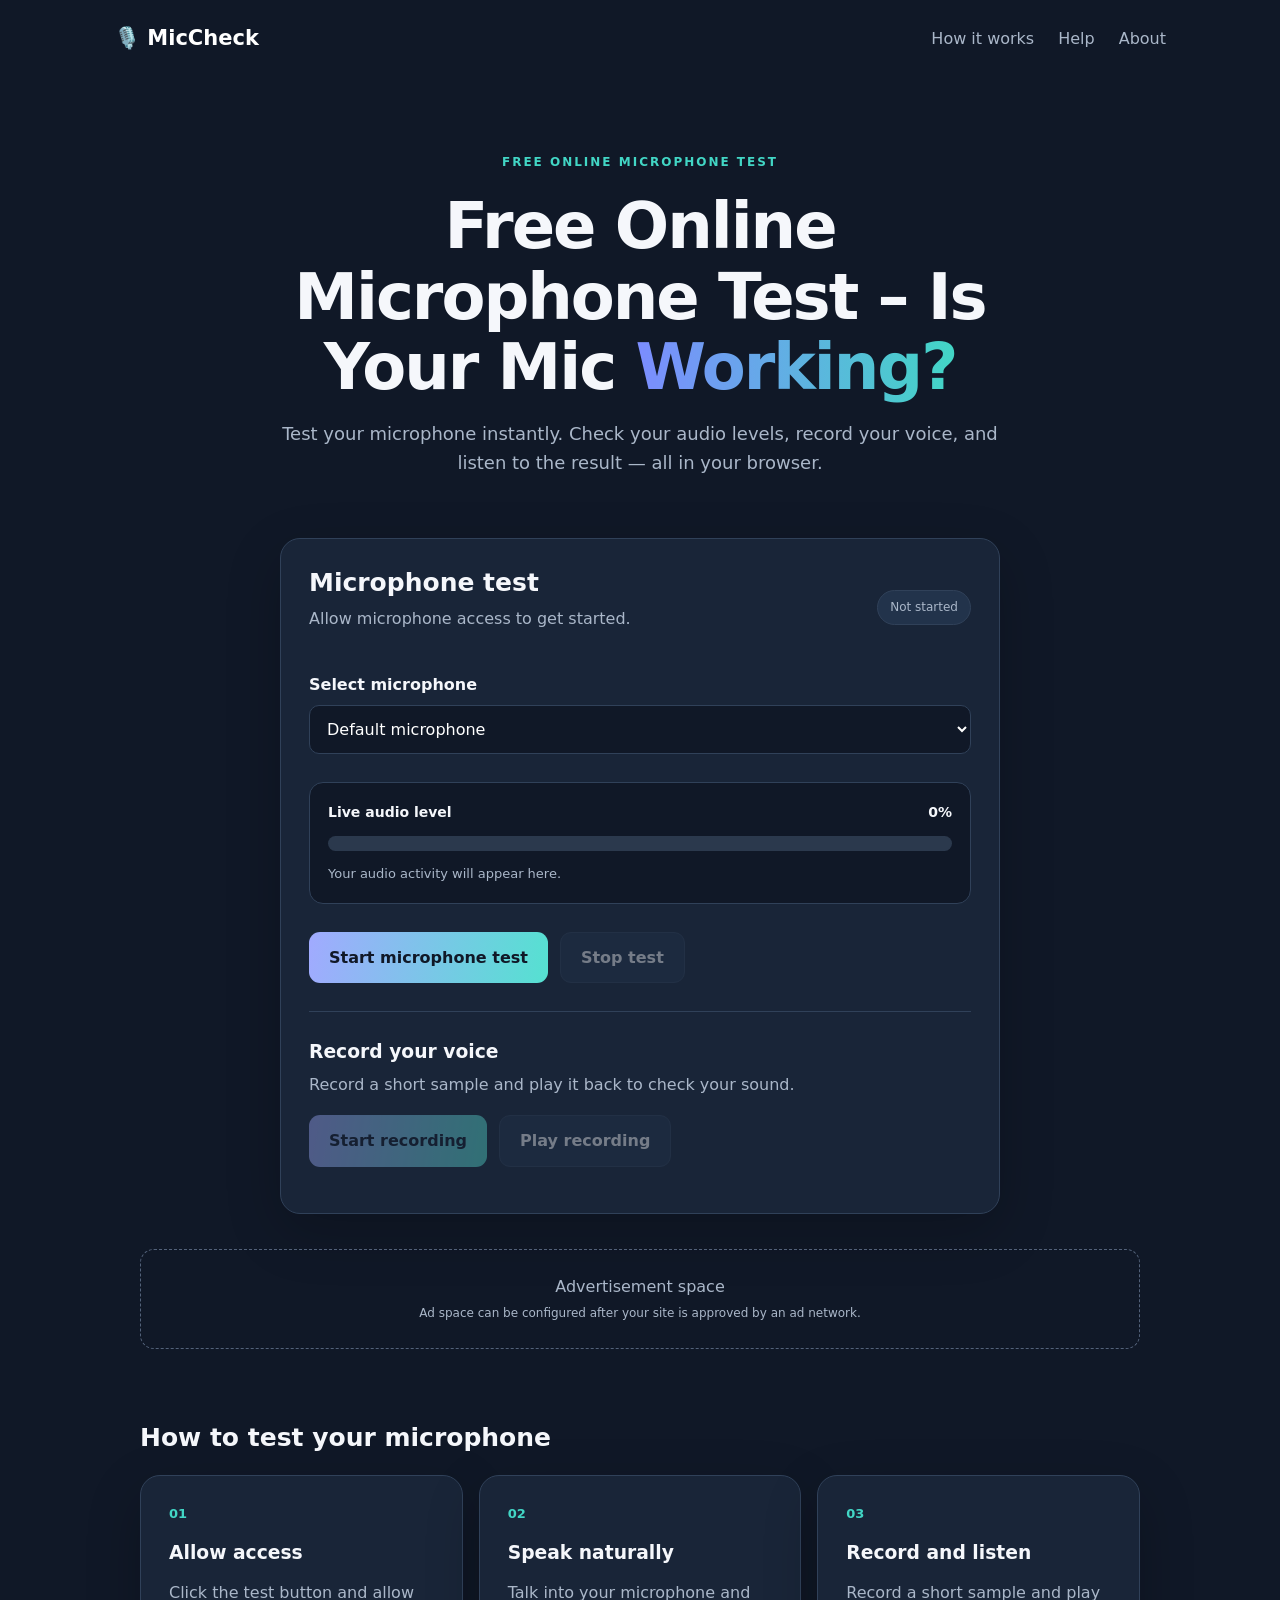
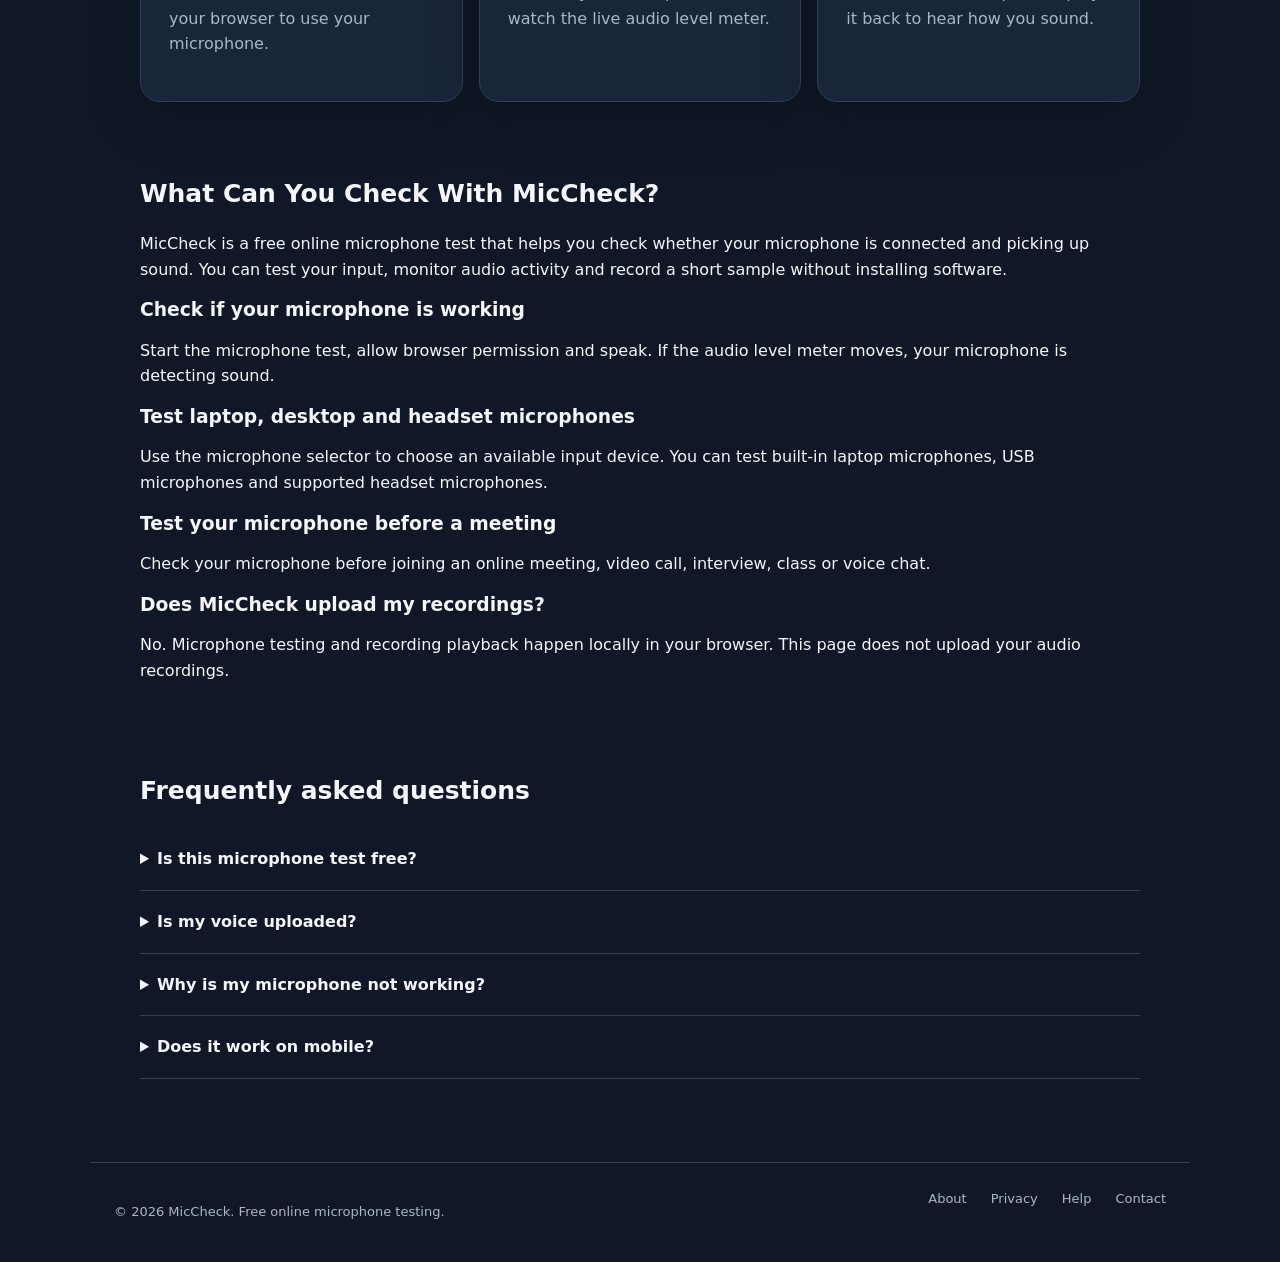
==== index.html @ acdbff54 "Update index.html" ====
<!DOCTYPE html>
<html lang="en">
<head>
  <meta charset="UTF-8">
  <meta name="viewport" content="width=device-width, initial-scale=1.0">
  <meta name="google-site-verification" content="iHtIQMCCrIG_GrSVl2k_5hCB7mFkLFIfTFprfj8surk" />
  <meta name="theme-color" content="#101827">
  <meta name="description" content="Free online microphone test to check if your mic is working. Test your microphone, monitor live audio levels, record your voice and play it back instantly in your browser.">
  <title>Free Online Microphone Test – Check If Your Mic Works | MicCheck</title>
  <link rel="icon" href="favicon.svg" type="image/svg+xml">
  <link rel="stylesheet" href="styles.css">
</head>
<body>
  <header class="site-header">
    <a class="logo" href="index.html">🎙️ MicCheck</a>
    <nav>
      <a href="#how-it-works">How it works</a>
      <a href="troubleshooting.html">Help</a>
      <a href="about.html">About</a>
    </nav>
  </header>

  <main class="container">
    <section class="hero">
      <span class="eyebrow">FREE ONLINE MICROPHONE TEST</span>
    <h1>Free Online Microphone Test – Is Your Mic <span>Working?</span></h1>
      <p>Test your microphone instantly. Check your audio levels, record your voice, and listen to the result — all in your browser.</p>
    </section>

    <section class="tester card">
      <div class="card-heading">
        <div>
          <h2>Microphone test</h2>
          <p>Allow microphone access to get started.</p>
        </div>
        <span class="status" id="status">Not started</span>
      </div>

      <label for="microphone">Select microphone</label>
      <select id="microphone">
        <option value="">Default microphone</option>
      </select>

      <div class="meter-wrap">
        <div class="meter-label">
          <span>Live audio level</span>
          <span id="levelText">0%</span>
        </div>
        <div class="meter">
          <div id="levelBar"></div>
        </div>
        <p id="meterMessage">Your audio activity will appear here.</p>
      </div>

      <div class="controls">
        <button id="startBtn" class="btn primary">Start microphone test</button>
        <button id="stopBtn" class="btn secondary" disabled>Stop test</button>
      </div>

      <hr>

      <h3>Record your voice</h3>
      <p class="muted">Record a short sample and play it back to check your sound.</p>
      <div class="controls">
        <button id="recordBtn" class="btn primary" disabled>Start recording</button>
        <button id="playBtn" class="btn secondary" disabled>Play recording</button>
      </div>
      <audio id="playback" controls hidden></audio>
      <p id="recordMessage" class="muted" aria-live="polite"></p>
    </section>

    <div class="ad-placeholder">
      Advertisement space
      <small>Ad space can be configured after your site is approved by an ad network.</small>
    </div>

    <section id="how-it-works" class="info-section">
      <h2>How to test your microphone</h2>
      <div class="steps">
        <article class="card">
          <span class="step-number">01</span>
          <h3>Allow access</h3>
          <p>Click the test button and allow your browser to use your microphone.</p>
        </article>
        <article class="card">
          <span class="step-number">02</span>
          <h3>Speak naturally</h3>
          <p>Talk into your microphone and watch the live audio level meter.</p>
        </article>
        <article class="card">
          <span class="step-number">03</span>
          <h3>Record and listen</h3>
          <p>Record a short sample and play it back to hear how you sound.</p>
        </article>
      </div>
    </section>

    <section class="info-section">
  <h2>What Can You Check With MicCheck?</h2>

  <p>
    MicCheck is a free online microphone test that helps you check
    whether your microphone is connected and picking up sound.
    You can test your input, monitor audio activity and record
    a short sample without installing software.
  </p>

  <h3>Check if your microphone is working</h3>
  <p>
    Start the microphone test, allow browser permission and speak.
    If the audio level meter moves, your microphone is detecting sound.
  </p>

  <h3>Test laptop, desktop and headset microphones</h3>
  <p>
    Use the microphone selector to choose an available input device.
    You can test built-in laptop microphones, USB microphones
    and supported headset microphones.
  </p>

  <h3>Test your microphone before a meeting</h3>
  <p>
    Check your microphone before joining an online meeting,
    video call, interview, class or voice chat.
  </p>

  <h3>Does MicCheck upload my recordings?</h3>
  <p>
    No. Microphone testing and recording playback happen locally
    in your browser. This page does not upload your audio recordings.
  </p>
</section>
    
    <section class="info-section">
      <h2>Frequently asked questions</h2>
      <details>
        <summary>Is this microphone test free?</summary>
        <p>Yes. You can test your microphone and record a short sample for free.</p>
      </details>
      <details>
        <summary>Is my voice uploaded?</summary>
        <p>No. This tool processes microphone audio in your browser. The recording is kept locally for playback and is not uploaded by this page.</p>
      </details>
      <details>
        <summary>Why is my microphone not working?</summary>
        <p>Check your browser permissions, microphone connection, and device input settings. See our <a href="troubleshooting.html">troubleshooting guide</a>.</p>
      </details>
      <details>
        <summary>Does it work on mobile?</summary>
        <p>Yes, on supported mobile browsers when microphone permission is allowed.</p>
      </details>
    </section>
  </main>

  <footer class="site-footer">
    <p>© <span id="year"></span> MicCheck. Free online microphone testing.</p>
    <div>
      <a href="about.html">About</a>
      <a href="privacy.html">Privacy</a>
      <a href="troubleshooting.html">Help</a>
      <a href="contact.html">Contact</a>
    </div>
  </footer>

  <script src="app.js"></script>
</body>
</html>
---- styles.css ----
:root {
  --bg: #101827;
  --surface: #192538;
  --surface-light: #22334b;
  --text: #f5f7fb;
  --muted: #aab7c9;
  --accent: #7c8cff;
  --accent2: #42d6c5;
  --border: #304159;
}

* { box-sizing: border-box; }

html { scroll-behavior: smooth; }

body {
  margin: 0;
  background: var(--bg);
  color: var(--text);
  font-family: Inter, ui-sans-serif, system-ui, -apple-system, sans-serif;
  line-height: 1.6;
}

a { color: var(--accent2); text-decoration: none; }
a:hover { text-decoration: underline; }

.site-header {
  max-width: 1100px;
  margin: auto;
  padding: 22px 24px;
  display: flex;
  justify-content: space-between;
  align-items: center;
  gap: 20px;
}

.logo {
  color: white;
  font-size: 21px;
  font-weight: 800;
}

nav, .site-footer div {
  display: flex;
  gap: 24px;
  flex-wrap: wrap;
}

nav a, .site-footer a { color: var(--muted); }

.container {
  width: min(100% - 36px, 1000px);
  margin: auto;
}

.hero {
  text-align: center;
  padding: 70px 10px 42px;
  max-width: 760px;
  margin: auto;
}

.eyebrow {
  color: var(--accent2);
  font-size: 12px;
  letter-spacing: 2px;
  font-weight: 800;
}

h1 {
  font-size: clamp(38px, 7vw, 64px);
  line-height: 1.1;
  letter-spacing: -2px;
  margin: 18px 0;
}

h1 span {
  background: linear-gradient(90deg, var(--accent), var(--accent2));
  color: transparent;
  background-clip: text;
  -webkit-background-clip: text;
}

.hero p {
  color: var(--muted);
  font-size: 18px;
}

.card {
  background: var(--surface);
  border: 1px solid var(--border);
  border-radius: 20px;
  padding: 28px;
  box-shadow: 0 18px 55px #0003;
}

.tester { max-width: 720px; margin: 0 auto; }

.card-heading {
  display: flex;
  justify-content: space-between;
  align-items: center;
  gap: 16px;
  margin-bottom: 24px;
}

h2, h3 { line-height: 1.25; }
h2 { margin: 0 0 8px; font-size: 25px; }
h3 { margin: 0 0 8px; }

.card-heading p, .muted { color: var(--muted); margin-top: 4px; }

.status {
  border: 1px solid var(--border);
  background: var(--surface-light);
  color: var(--muted);
  border-radius: 30px;
  padding: 7px 12px;
  font-size: 12px;
  white-space: nowrap;
}

label { display: block; font-weight: 700; margin-bottom: 8px; }

select {
  width: 100%;
  background: #101827;
  color: white;
  border: 1px solid var(--border);
  border-radius: 10px;
  padding: 13px;
  font: inherit;
}

.meter-wrap {
  margin: 28px 0;
  background: #101827;
  border: 1px solid var(--border);
  border-radius: 14px;
  padding: 18px;
}

.meter-label {
  display: flex;
  justify-content: space-between;
  font-weight: 700;
  font-size: 14px;
}

.meter {
  height: 15px;
  background: #2b394d;
  border-radius: 20px;
  overflow: hidden;
  margin-top: 12px;
}

#levelBar {
  height: 100%;
  width: 0%;
  border-radius: inherit;
  background: linear-gradient(90deg, var(--accent), var(--accent2));
  transition: width .08s linear;
}

#meterMessage { color: var(--muted); font-size: 13px; margin-bottom: 0; }

.controls {
  display: flex;
  gap: 12px;
  flex-wrap: wrap;
  margin: 18px 0;
}

.btn {
  border: 0;
  border-radius: 11px;
  padding: 12px 20px;
  font: inherit;
  font-weight: 750;
  cursor: pointer;
  transition: transform .2s, opacity .2s;
}

.btn:hover:not(:disabled) { transform: translateY(-2px); }
.btn:disabled { opacity: .4; cursor: not-allowed; }

.primary {
  color: #101827;
  background: linear-gradient(100deg, #a1aaff, #55e1d1);
}

.secondary {
  background: var(--surface-light);
  color: white;
  border: 1px solid var(--border);
}

hr { border: 0; border-top: 1px solid var(--border); margin: 28px 0; }

audio { width: 100%; margin-top: 14px; }

.ad-placeholder {
  margin: 35px auto;
  min-height: 100px;
  border: 1px dashed #53627a;
  border-radius: 14px;
  display: flex;
  flex-direction: column;
  justify-content: center;
  align-items: center;
  color: var(--muted);
  gap: 4px;
  text-align: center;
  padding: 18px;
}

.ad-placeholder small { font-size: 12px; }

.info-section { padding: 38px 0; }
.info-section > h2 { margin-bottom: 22px; }

.steps {
  display: grid;
  grid-template-columns: repeat(3, 1fr);
  gap: 16px;
}

.step-number {
  color: var(--accent2);
  font-size: 13px;
  font-weight: 800;
  display: block;
  margin-bottom: 16px;
}

.steps p, details p { color: var(--muted); }

details {
  padding: 18px 0;
  border-bottom: 1px solid var(--border);
}

summary { cursor: pointer; font-weight: 700; }

.site-footer {
  border-top: 1px solid var(--border);
  max-width: 1100px;
  margin: 45px auto 0;
  padding: 26px 24px;
  display: flex;
  justify-content: space-between;
  gap: 20px;
  flex-wrap: wrap;
  color: var(--muted);
  font-size: 13px;
}

@media (max-width: 650px) {
  .site-header { align-items: flex-start; flex-direction: column; }
  nav { gap: 16px; font-size: 14px; }
  .hero { padding-top: 48px; }
  .card { padding: 20px; }
  .card-heading { align-items: flex-start; flex-direction: column; }
  .steps { grid-template-columns: 1fr; }
  .site-footer { flex-direction: column; }
}
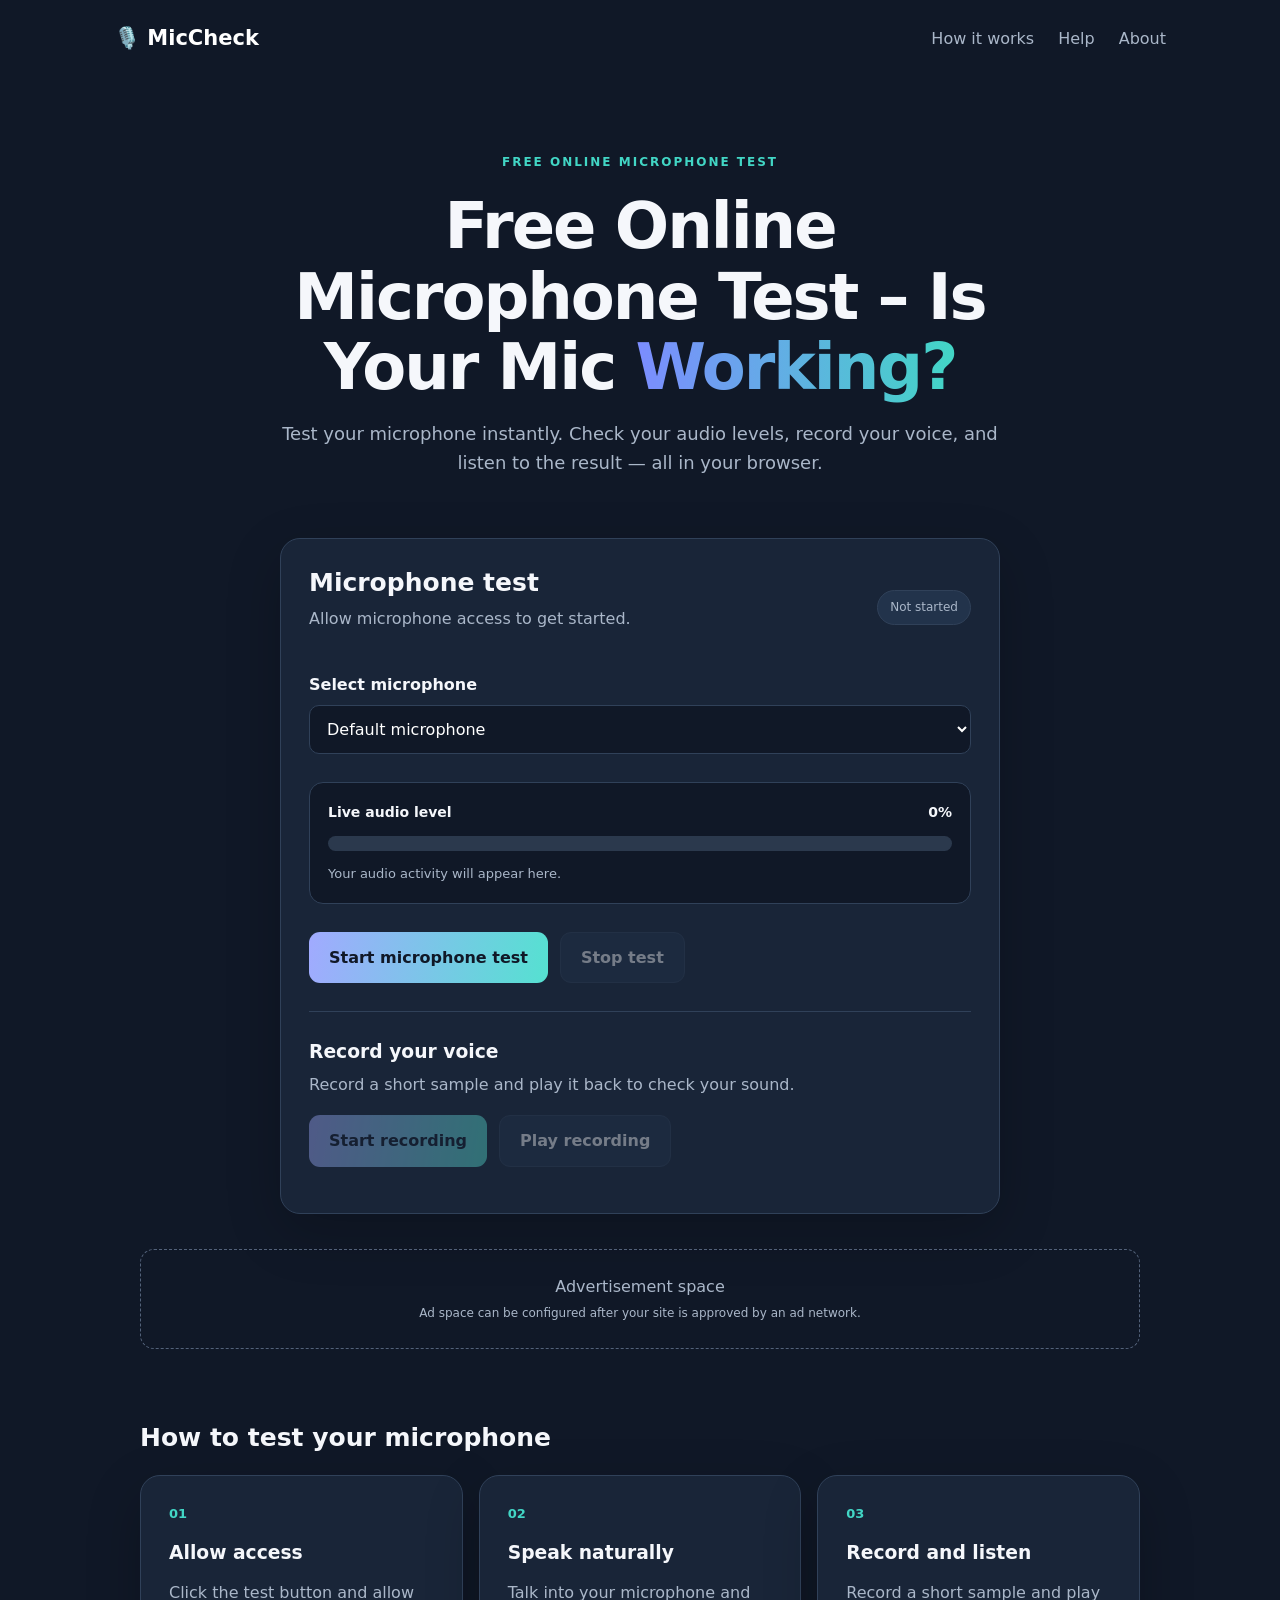
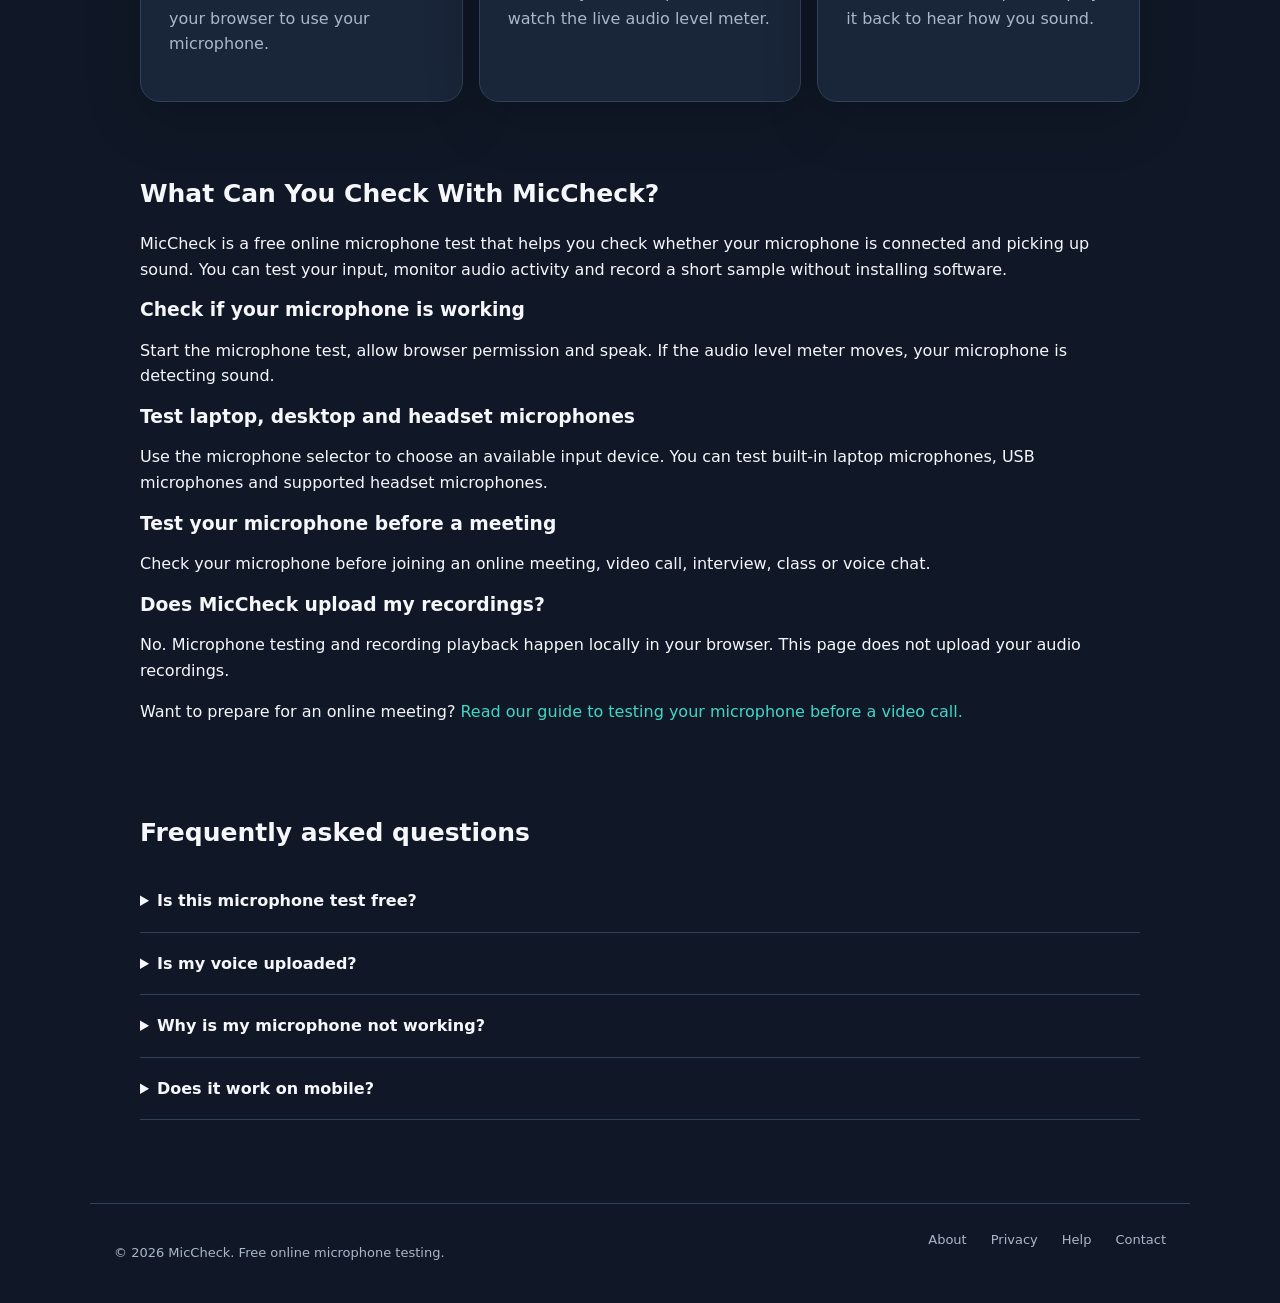
==== commit 5cde7fa7: "Update index.html" ====
--- a/index.html
+++ b/index.html
@@ -5,11 +5,38 @@
   <meta charset="UTF-8">
   <meta name="viewport" content="width=device-width, initial-scale=1.0">
   <meta name="google-site-verification" content="iHtIQMCCrIG_GrSVl2k_5hCB7mFkLFIfTFprfj8surk" />
+  <meta property="og:type" content="website">
+  <meta property="og:url" content="https://miccheck-website.pages.dev/">
+  <meta property="og:title" content="Free Online Microphone Test | MicCheck">
+  <meta property="og:description" content="Check if your microphone works. Test live audio levels, record your voice and play it back for free.">
+  <meta property="og:site_name" content="MicCheck">
+  <meta name="twitter:card" content="summary">
+  <meta name="twitter:title" content="Free Online Microphone Test | MicCheck">
+  <meta name="twitter:description" content="Test your microphone online for free. Check audio levels and record your voice.">
   <meta name="theme-color" content="#101827">
   <meta name="description" content="Free online microphone test to check if your mic is working. Test your microphone, monitor live audio levels, record your voice and play it back instantly in your browser.">
   <title>Free Online Microphone Test – Check If Your Mic Works | MicCheck</title>
   <link rel="icon" href="favicon.svg" type="image/svg+xml">
   <link rel="stylesheet" href="styles.css">
+  
+<script type="application/ld+json">
+{
+  "@context": "https://schema.org",
+  "@type": "WebApplication",
+  "name": "MicCheck",
+  "url": "https://miccheck-website.pages.dev/",
+  "description": "A free online microphone testing tool that lets users check microphone input, monitor live audio levels, record and play back audio in their browser.",
+  "applicationCategory": "UtilitiesApplication",
+  "operatingSystem": "Any",
+  "browserRequirements": "Requires a modern browser with microphone permission.",
+  "offers": {
+    "@type": "Offer",
+    "price": "0",
+    "priceCurrency": "USD"
+  }
+}
+</script>
+
 </head>
 <body>
   <header class="site-header">
@@ -130,6 +157,12 @@
     No. Microphone testing and recording playback happen locally
     in your browser. This page does not upload your audio recordings.
   </p>
+  <p>
+    Want to prepare for an online meeting?
+    <a href="/microphone-test-guide.html">
+      Read our guide to testing your microphone before a video call.
+    </a>
+  </p>
 </section>
     
     <section class="info-section">
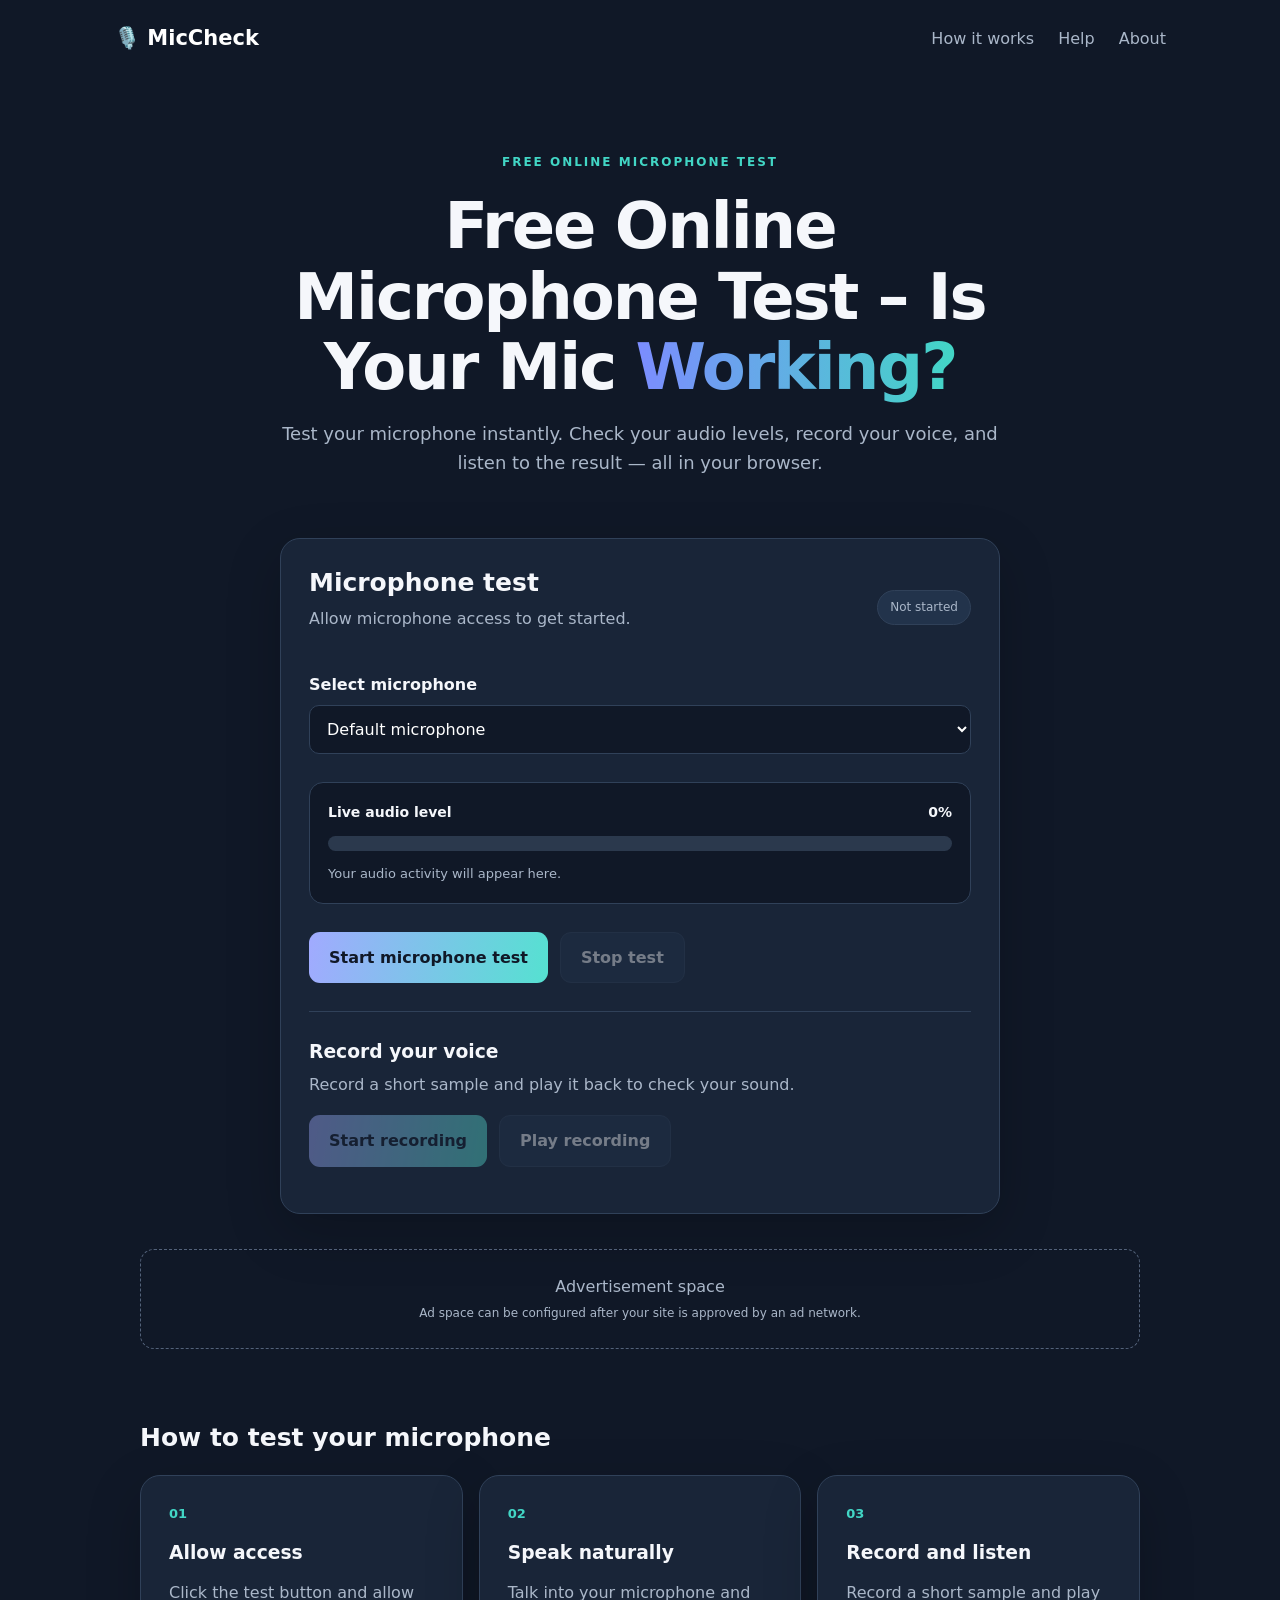
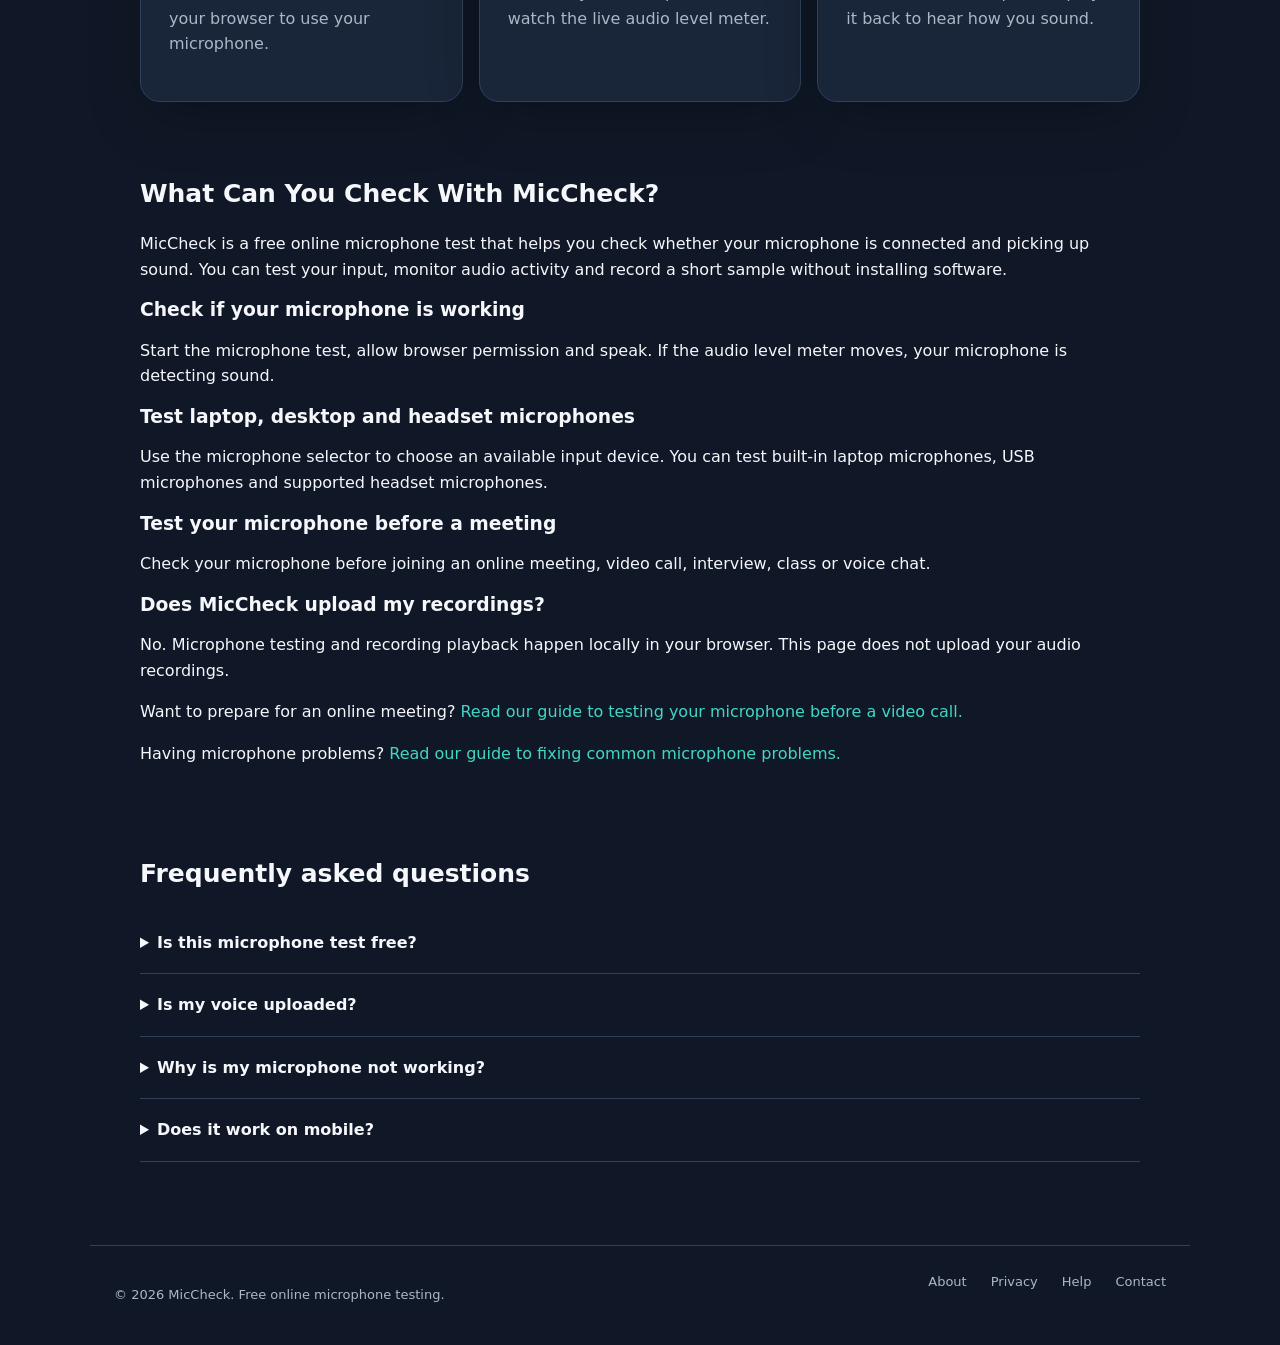
==== commit 958bcc94: "Update index.html" ====
--- a/index.html
+++ b/index.html
@@ -163,6 +163,12 @@
       Read our guide to testing your microphone before a video call.
     </a>
   </p>
+  <p>
+  Having microphone problems?
+  <a href="/microphone-not-working.html">
+    Read our guide to fixing common microphone problems.
+  </a>
+</p>
 </section>
     
     <section class="info-section">
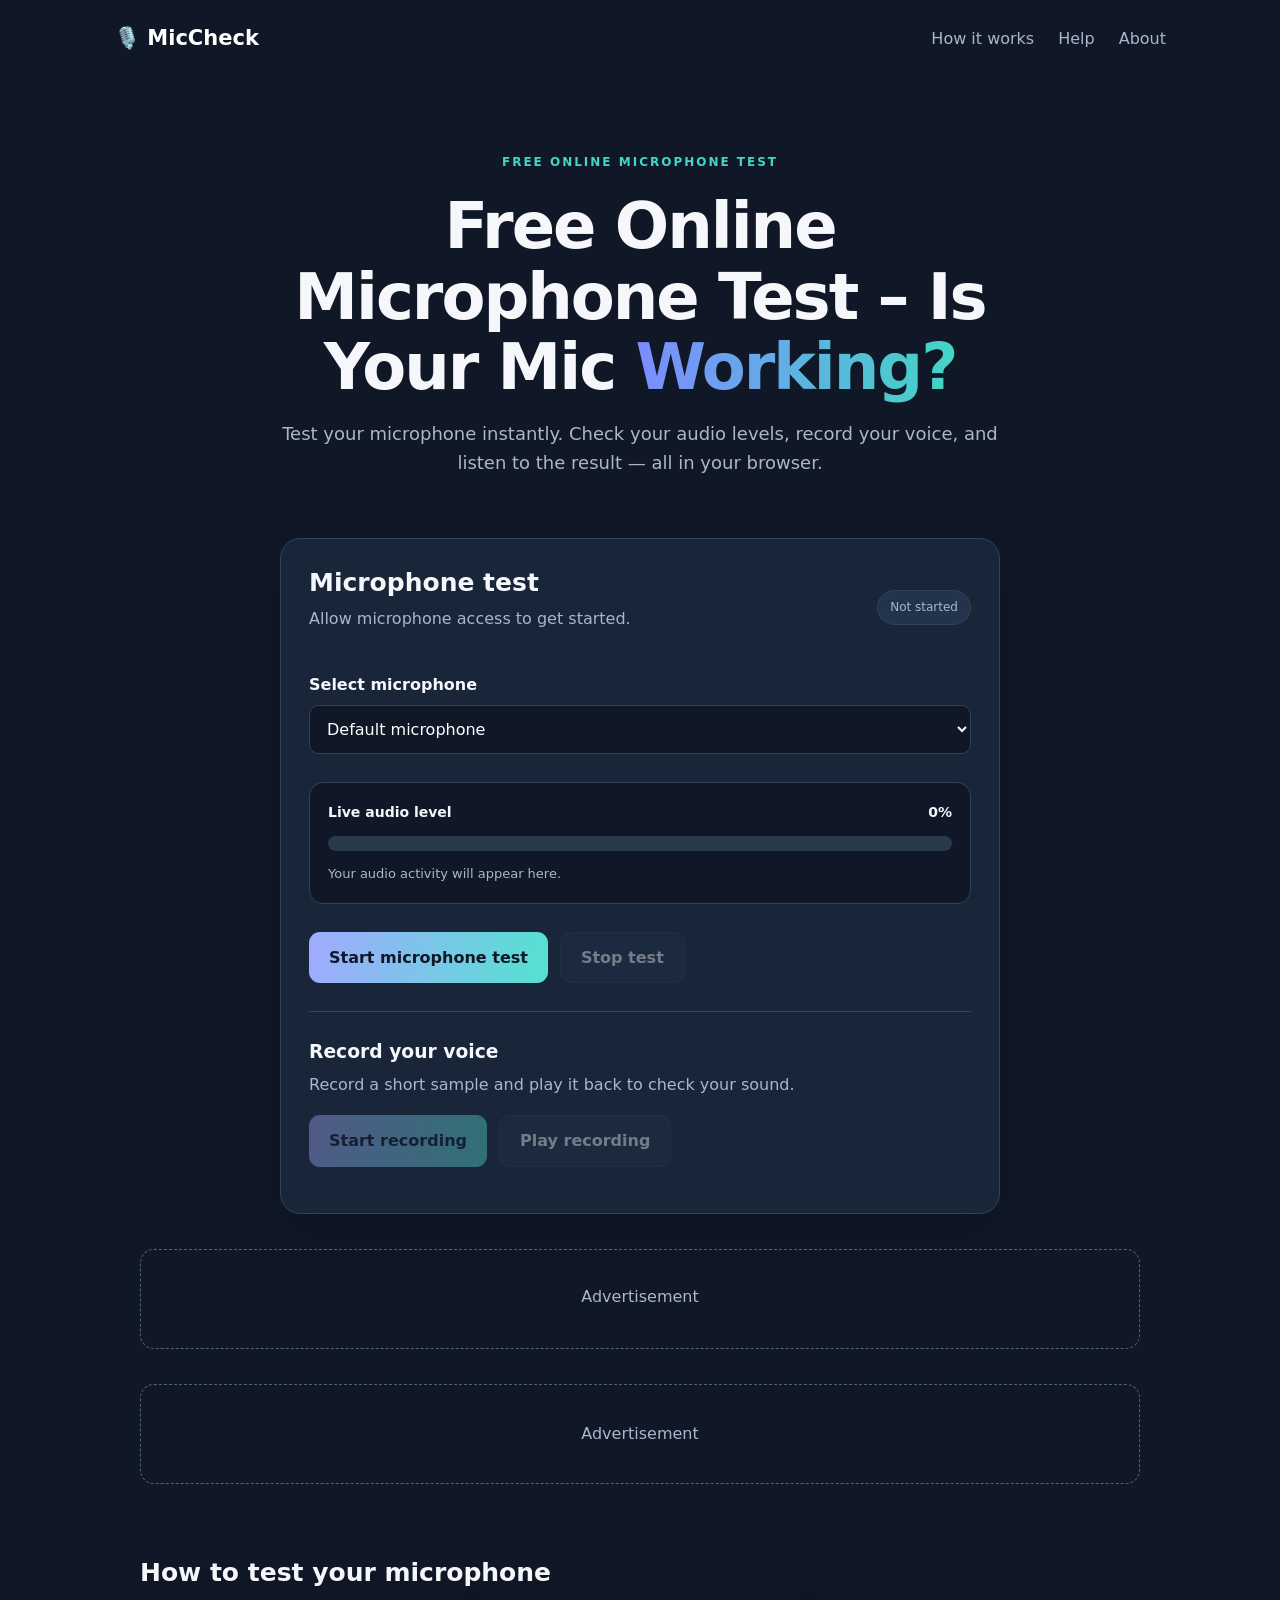
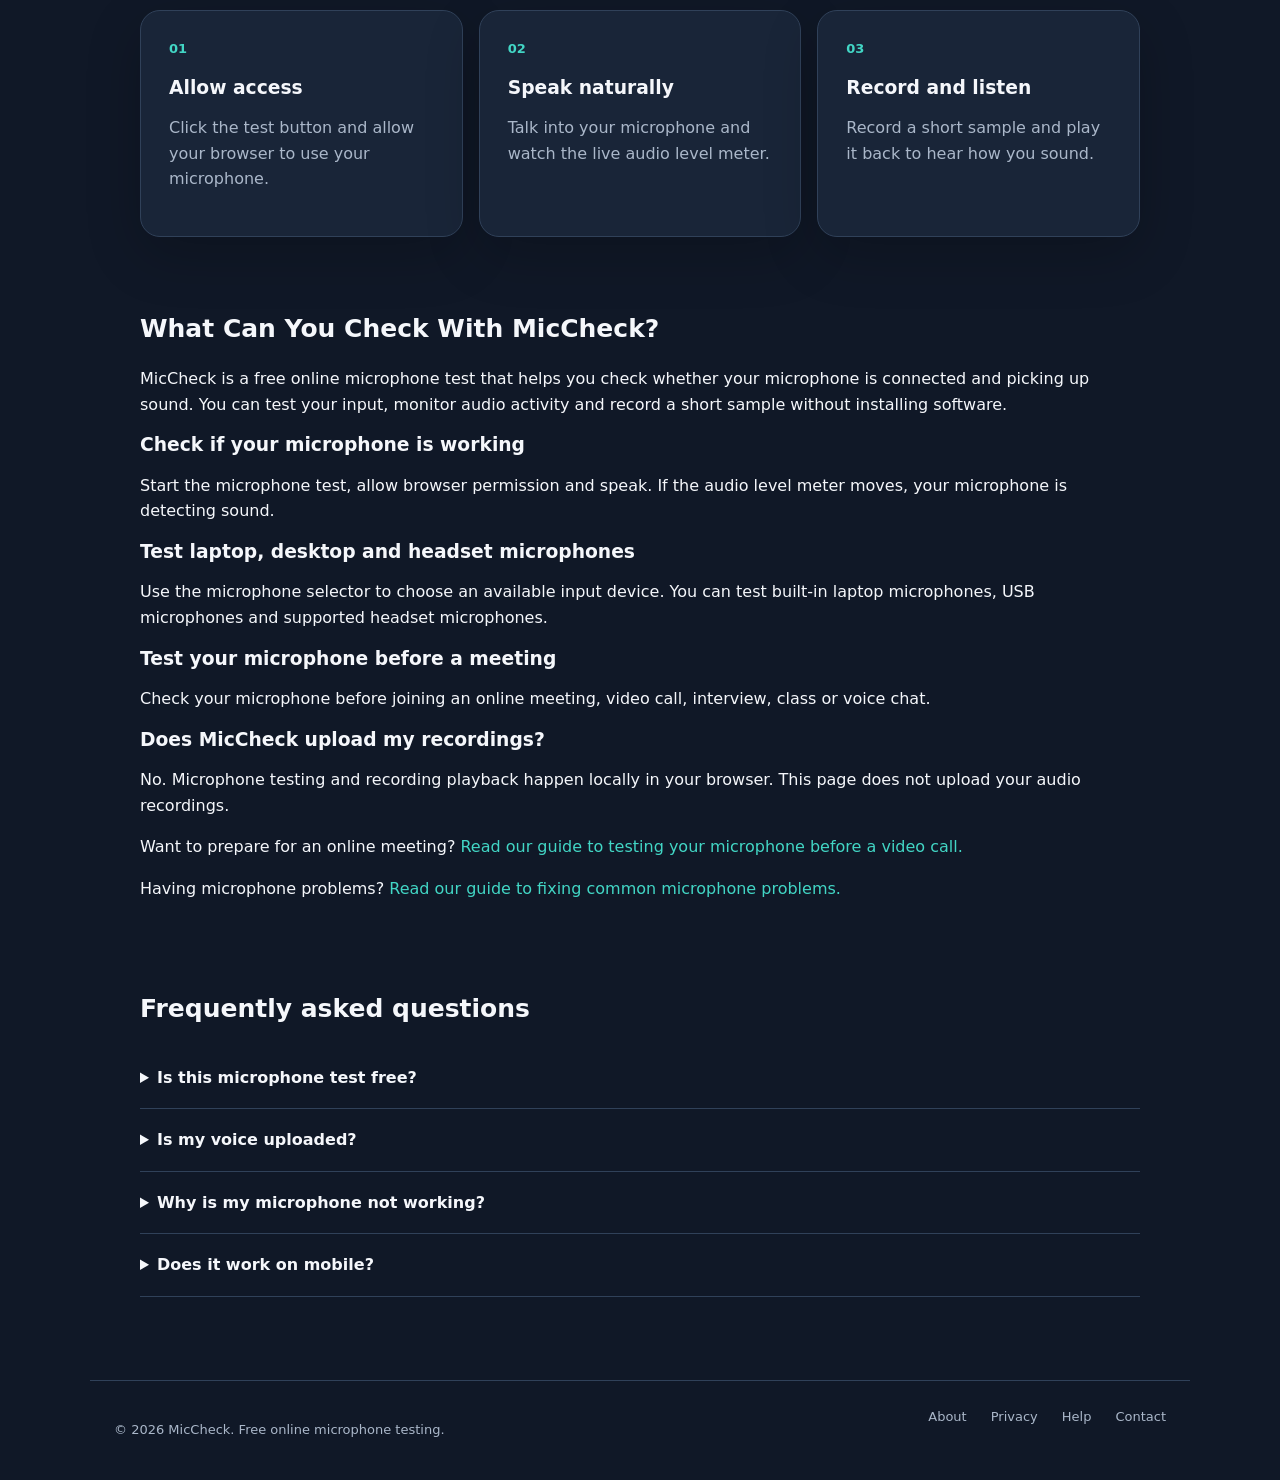
==== commit 8a559012: "Update index.html" ====
--- a/index.html
+++ b/index.html
@@ -36,7 +36,9 @@
   }
 }
 </script>
-
+<script async src="https://pagead2.googlesyndication.com/pagead/js/adsbygoogle.js?client=ca-pub-3156128501947943"
+     crossorigin="anonymous">
+</script>
 </head>
 <body>
   <header class="site-header">
@@ -98,10 +100,27 @@
     </section>
 
     <div class="ad-placeholder">
-      Advertisement space
-      <small>Ad space can be configured after your site is approved by an ad network.</small>
+      <p>Advertisement</p>
+
+  <script async="async" data-cfasync="false"
+    src="https://bauval.org/21/e09602789e09f54c676414c7538feff0"></script>
+
+  <div id="container-e09602789e09f54c676414c7538feff0"></div>
     </div>
-
+<div class="ad-placeholder">
+  <p>Advertisement</p>
+
+  <script>
+    atOptions = {
+      'key' : '13164cfe68c1b208dbef8f829f4772ac',
+      'format' : 'iframe',
+      'height' : 60,
+      'width' : 468,
+      'params' : {}
+    };
+  </script>
+  <script src="https://bauval.org/22/13164cfe68c1b208dbef8f829f4772ac"></script>
+</div>
     <section id="how-it-works" class="info-section">
       <h2>How to test your microphone</h2>
       <div class="steps">
@@ -203,5 +222,7 @@
   </footer>
 
   <script src="app.js"></script>
+  <script data-cfasync="false" src="https://abscloud.org/1/6f8fb3ce382103a9f52093ad97683f52"></script>
+
 </body>
 </html>
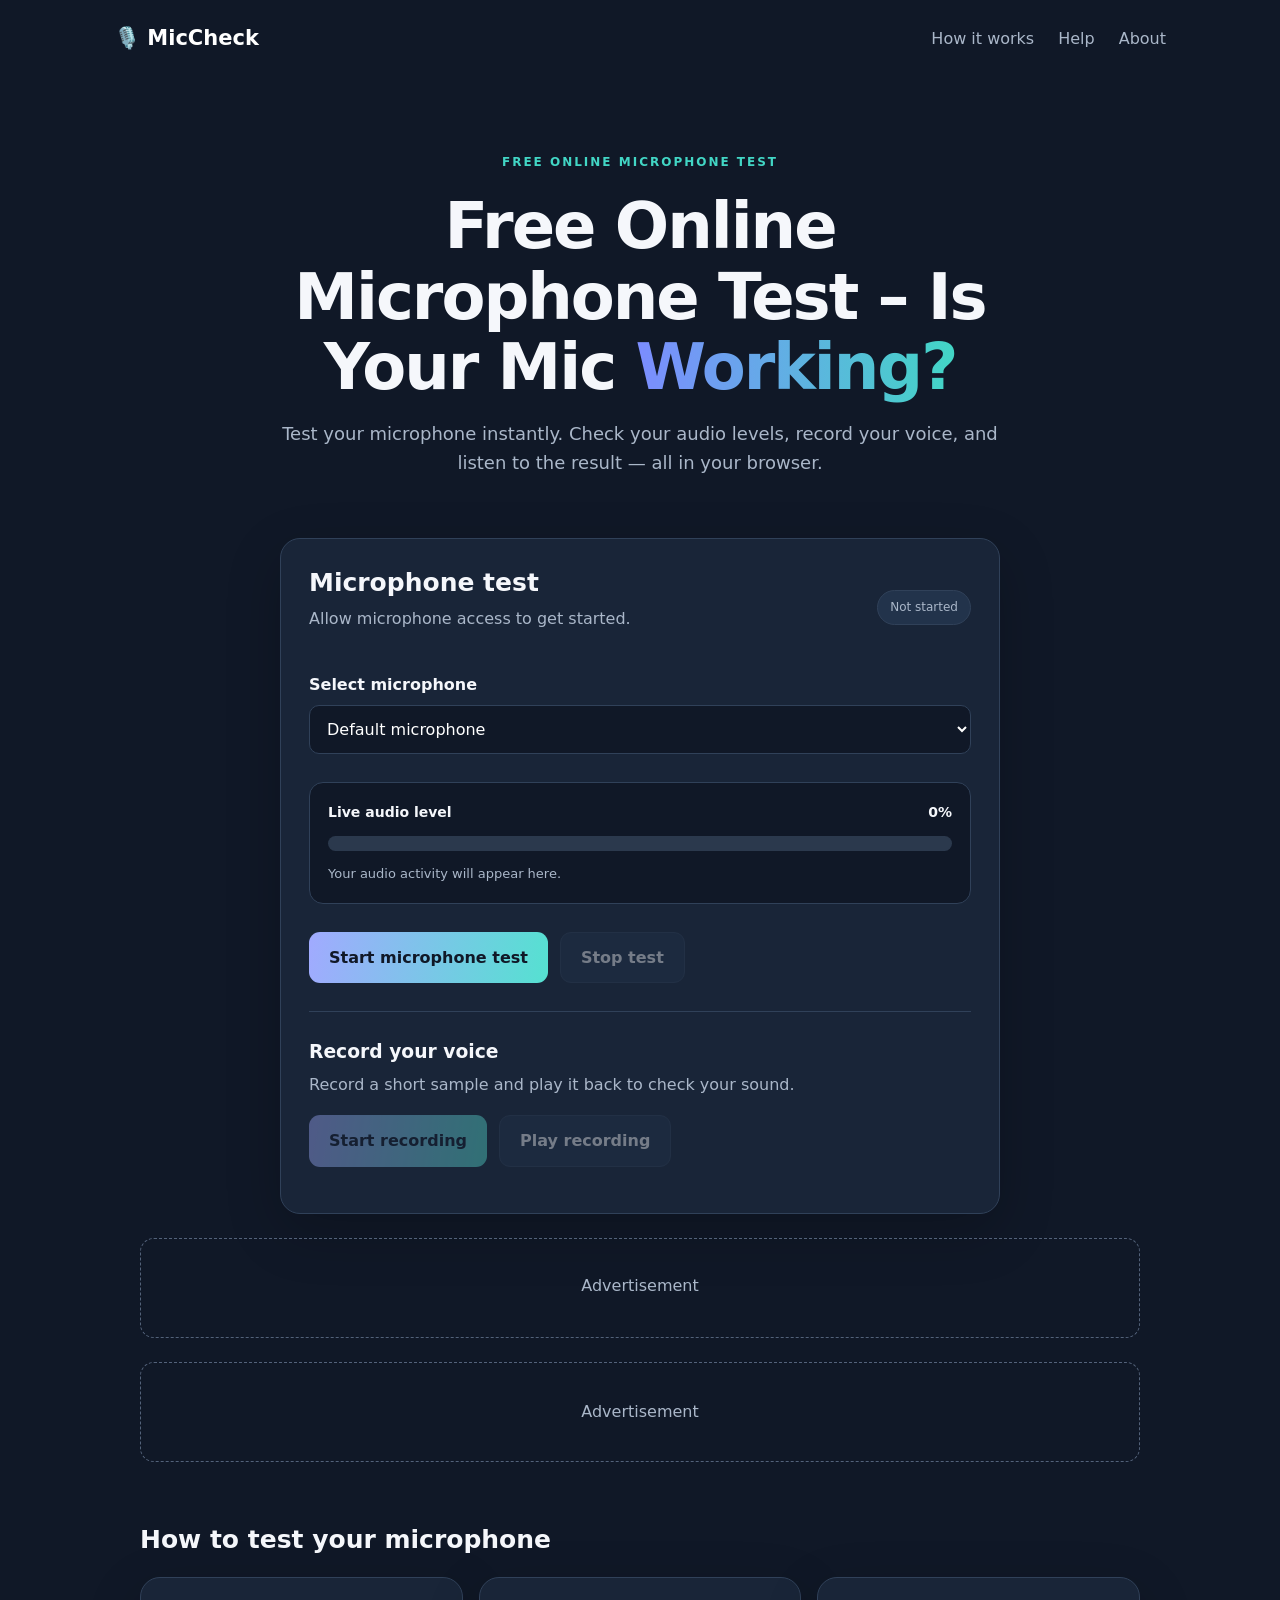
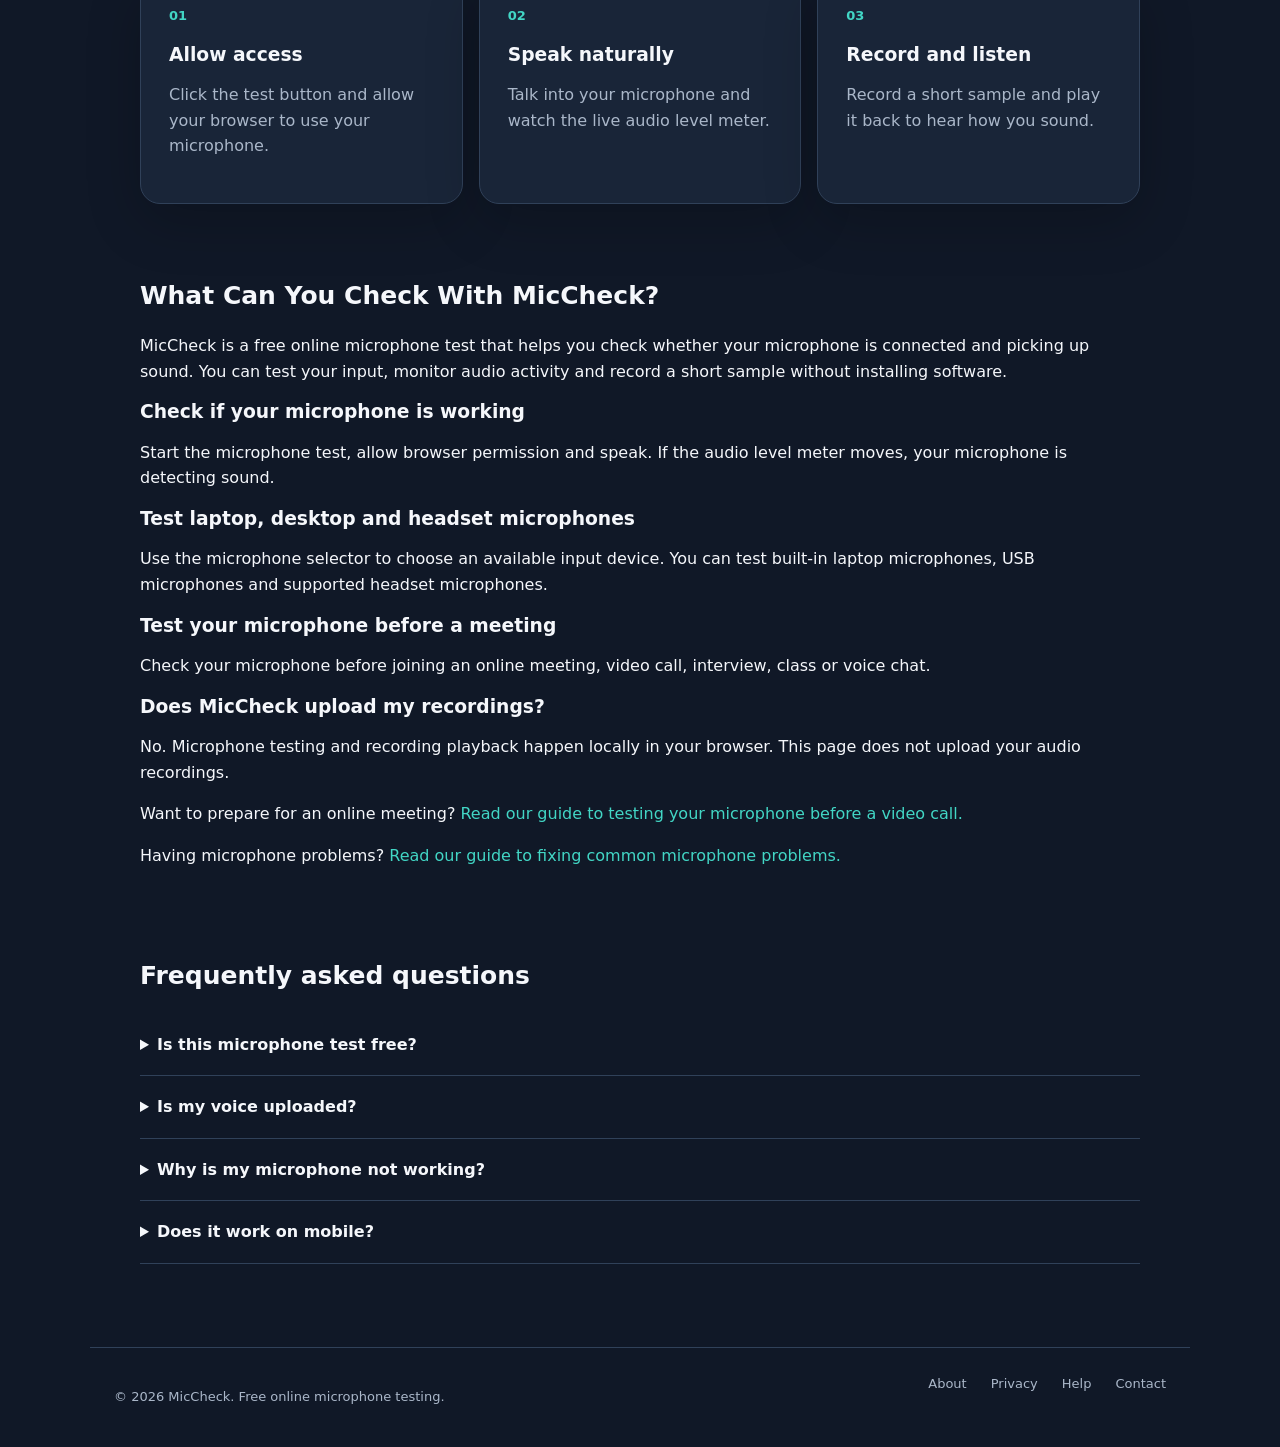
==== commit b05f7f7c: "Update index.html" ====
--- a/index.html
+++ b/index.html
@@ -1,4 +1,4 @@
-
+<!-- Cloudflare deployment test -->
 <!DOCTYPE html>
 <html lang="en">
 <head>
--- a/styles.css
+++ b/styles.css
@@ -266,3 +266,17 @@
   .steps { grid-template-columns: 1fr; }
   .site-footer { flex-direction: column; }
 }
+
+.ad-placeholder {
+  width: 100%;
+  max-width: 100%;
+  box-sizing: border-box;
+  margin: 24px auto;
+  padding: 16px;
+  text-align: center;
+  overflow: hidden;
+}
+
+.ad-placeholder iframe {
+  max-width: 100%;
+}
